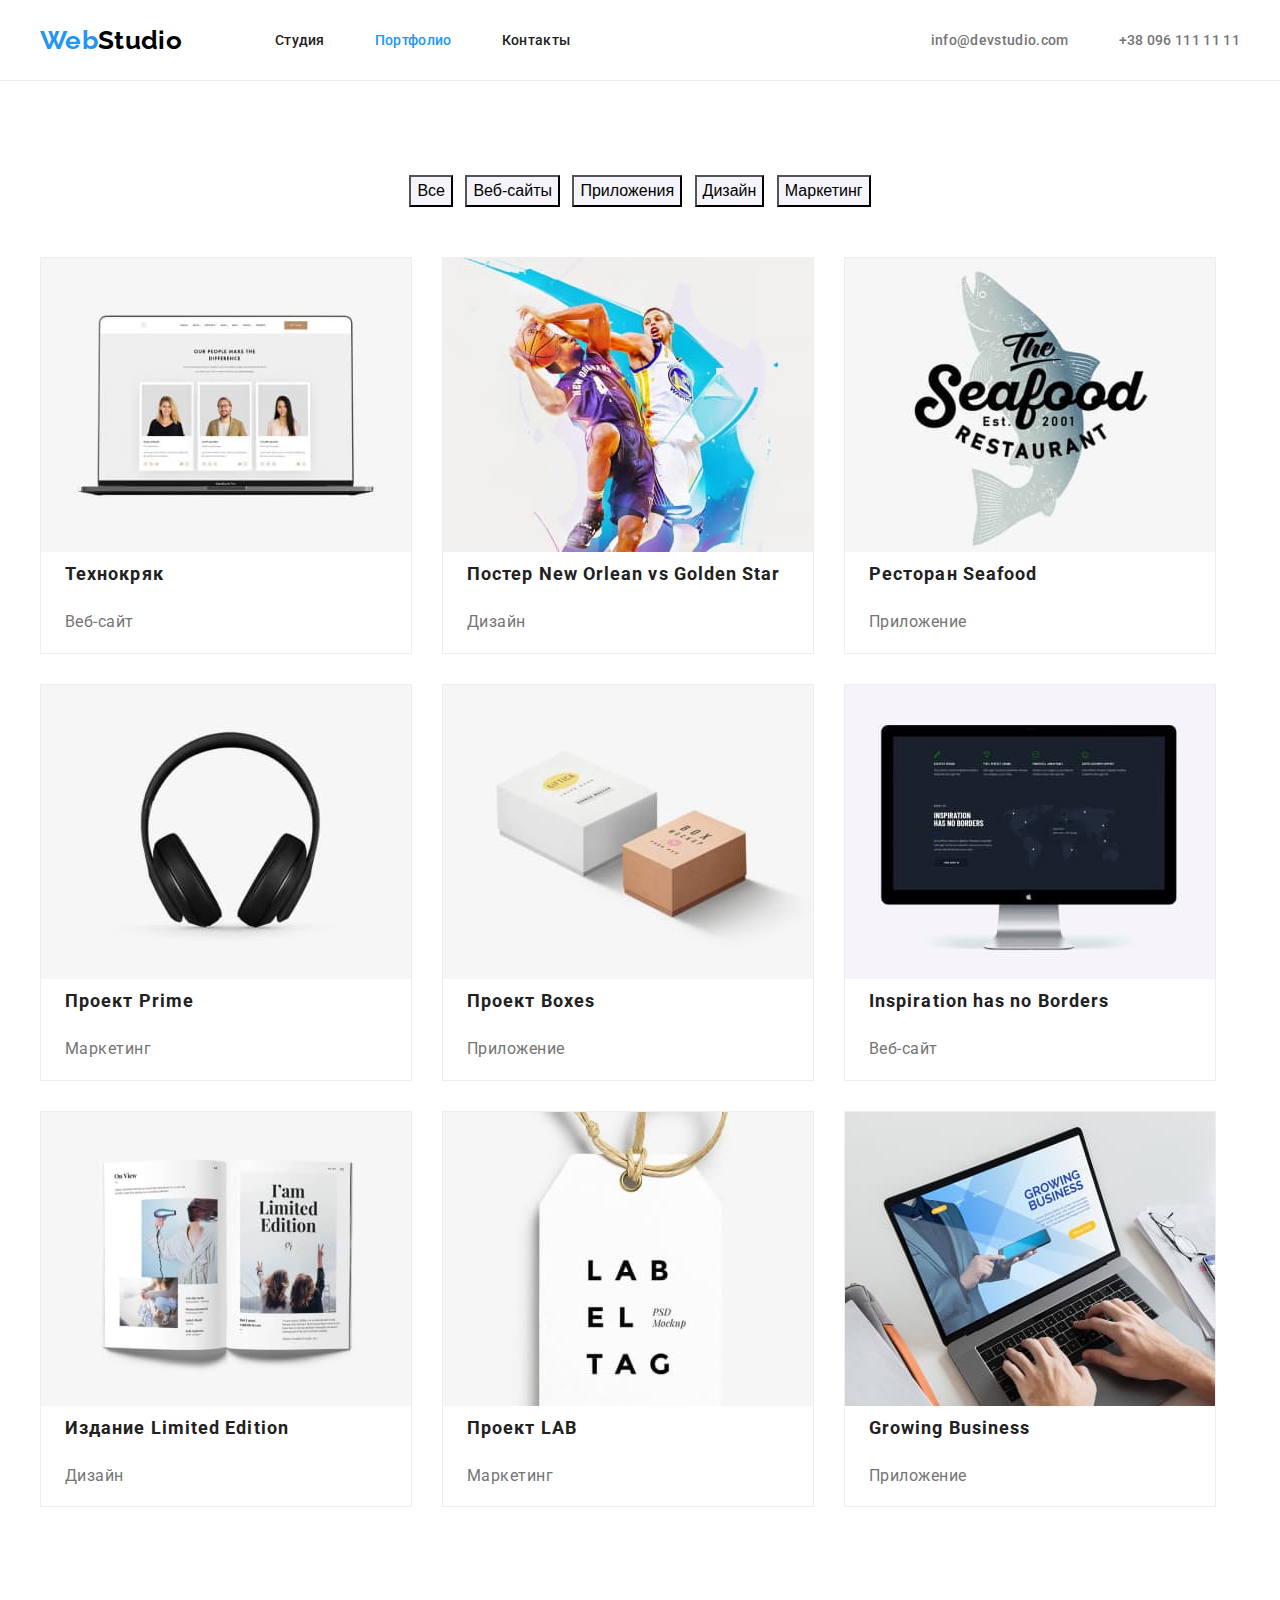
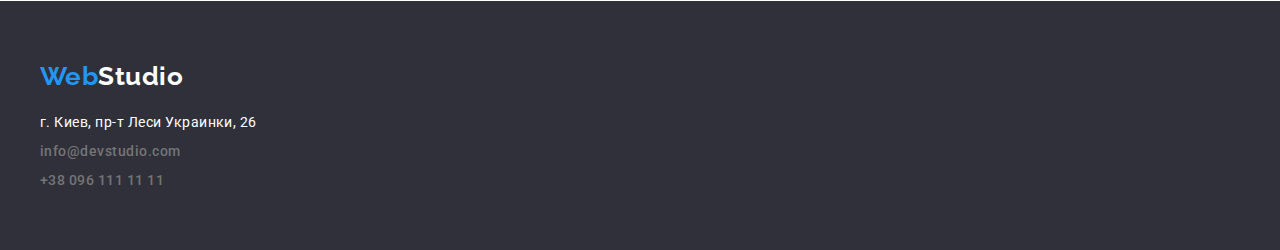
==== portfolio.html @ 2daf3c38 "Last" ====
<!DOCTYPE html>
<html lang="ru">
<head>
    <meta charset="UTF-8">
    <meta http-equiv="X-UA-Compatible" content="IE=edge">
    <meta name="viewport" content="width=device-width, initial-scale=1.0">
    <title>Портфолио</title>
    <link rel="stylesheet" href="./css/style.css">
    <link rel="preconnect" href="https://fonts.gstatic.com"> 
    <link href="https://fonts.googleapis.com/css2?family=Roboto:wght@400;500;700;900&display=swap" rel="stylesheet">
    <link href="https://fonts.googleapis.com/css2?family=Raleway:wght@700&display=swap" rel="stylesheet">
</head>
<body>
    <!--Header content-->
    <header class="header-content">
        <div class="container">
            <a class="icon" href="./index.html"><span class="web">Web</span>Studio</a>
            <nav class="nav">
                <ul class="site-nav list">
                    <li class="heading-link"><a class="link" href="./index.html" target="_self" rel="noopener noreferrer nofollow">Студия</a></li>
                    <li class="heading-link"><a class="link link-current" >Портфолио</a></li>
                    <li class="heading-link"><a class="link" href="">Контакты</a></li>
                </ul>
            </nav>
                <ul class="aut-site list">
                    <li class="heading-link"><a class="link" href="mailto:info@devstudio.com">info@devstudio.com</a></li>
                    <li class="heading-link"><a class="link" href="tel:+380961111111">+38 096 111 11 11</a></li>
                </ul>
        </div>
    </header>
    <!--Main Content list-->
    <main>
        <!--Button navig-->
        <section class="section list">
            <div class="container source">
                <h1 class="visually-hidden">Блок навигации</h1>
                <ul class="source list port-list">
                    <li class="btn"><button class="button-link port-btn" type="button">Все</button></li>
                    <li class="btn"><button class="button-link port-btn" type="button">Веб-сайты</button></li>
                    <li class="btn"><button class="button-link port-btn" type="button">Приложения</button></li>
                    <li class="btn"><button class="button-link port-btn" type="button">Дизайн</button></li>
                    <li class="btn"><button class="button-link port-btn" type="button">Маркетинг</button></li>
                </ul>
            </div>
        <!--Our product-->
            <div class="container">
                <ul class="list port-item">
                    <li class="port-card">
                        <img src="./images/laptop.jpg" alt="Ноутбук" width="370" height="294">
                        <h2  class="port-title">Технокряк</h2>
                        <p class="about-title">Веб-сайт</p>
                    </li>
                    <li class="port-card">
                        <img src="./images/basketball.jpg" alt="Баскетболл" width="370" height="294">
                        <h2 class="port-title">Постер New Orlean vs Golden Star</h2>
                        <p class="about-title">Дизайн</p>
                    </li>
                    <li class="port-card">
                        <img src="./images/seafood.jpg" alt="Ресторан" width="370" height="294">
                        <h2 class="port-title">Ресторан Seafood</h2>
                        <p class="about-title">Приложение</p>
                    </li>
                    <li class="port-card">
                        <img src="./images/handsfree.jpg" alt="Наушники" width="370" height="294">
                        <h2 class="port-title">Проект Prime</h2>
                        <p class="about-title">Маркетинг</p>
                    </li>
                    <li class="port-card">
                        <img src="./images/twobox.jpg" alt="Коробки" width="370" height="294">
                        <h2 class="port-title">Проект Boxes</h2>
                        <p class="about-title">Приложение</p>
                    </li>
                    <li class="port-card">
                        <img src="./images/monoblock.jpg" alt="Моноблок" width="370" height="294">
                        <h2 class="port-title">Inspiration has no Borders</h2>
                        <p class="about-title">Веб-сайт</p>
                    </li>
                    <li class="port-card">
                        <img src="./images/bock.jpg" alt="Книга" width="370" height="294">
                        <h2 class="port-title">Издание Limited Edition</h2>
                        <p class="about-title">Дизайн</p>
                    </li>
                    <li class="port-card">
                        <img src="./images/lable.jpg" alt="Лейбл" width="370" height="294">
                        <h2 class="port-title">Проект LAB</h2>
                        <p class="about-title">Маркетинг</p>
                    </li>
                    <li class="port-card">
                        <img src="./images/macboock.jpg" alt="Ультрабук" width="370" height="294">
                        <h2 class="port-title">Growing Business</h2>
                        <p class="about-title">Приложение</p>
                    </li>
                </ul>
            </div>
        </section>
    </main>
    <!--Footer content-->
    <footer class="footer-content">
        <div class="container">
            <a class="icon footer-icon" href=""><span class="web">Web</span><span class="studio">Studio</span></a>
                <address class="list footer-position">
                    <p class="footer-adress">г. Киев, пр-т Леси Украинки, 26</p>
                    <ul class="aut-site list footer-link">
                        <li class="mail-position">
                            <a class="link" href="mailto:info@devstudio.com">info@devstudio.com</a>
                        </li>
                        <li class="tel">
                            <a class="link" href="tel:+380961111111">+38 096 111 11 11</a>
                        </li>
                    </ul>
                </address>
            </div>
    </footer>
</body>
</html>
---- css/style.css ----
:root{
    --primary-text-color:#000000;
    --second-text-color: #212121;
    --accent-text-color: #2196f3;
    --accent-link-color: #757575;
    --main-text-color: #ffffff;
    --background-color: #2F303A;
    --background-color-section: #ECECEC;
    --background-color-list: #F5F4FA;
}
html{
    box-sizing: border-box;
}
body{
    font-family: 'Roboto', sans-serif;
    color:#ffffff;
    background-color: #ffffff;
    font-style: normal;
    letter-spacing: 0.03em;
    margin: 0 auto;
}
ul{
    padding-inline-start: 0;
}
h1,
h2,
h3,
h4,
h5,
h6,
p {
	margin-top: 0;
}
.container{
    width: 1200px;
    margin-left: auto;
    margin-right: auto;
    padding-left: 15px;
    padding-right: 15px;
}
.title-position{
    margin-bottom: 50px;
}
/* Header content */
.header-content{
    letter-spacing: 0.02em;
    padding-top: 25px;
    padding-bottom: 25px;
    border-bottom: 1px solid #ECECEC;
}
.list{
    list-style: none;
    margin: 0;
}
.icon{
    text-decoration: none;
    color: var(--primary-text-color);
    font-family: 'Raleway', sans-serif;
    font-weight: 700;
    font-size: 26px;
    display: inline-block;
    margin-right: 93px;
}
.header-content .container{
    display: flex;
    align-items: center;
    justify-content: space-between;
}
.nav{
    display: inline-flex;
    padding-left: 0;
    margin-right: auto;
}
.site-nav{
    display: inline-flex;
    padding-left: 0;
    margin: 0;
}
.aut-site{
    display: flex;
}
.heading-link:not(:last-child){
    margin-right: 50px;
}
.site-nav .link{
    font-weight: 500;
    font-size: 14px;
    line-height: 1.33;
    color: var(--second-text-color);
    text-decoration: none;
}
.site-nav .link:hover,
.site-nav .link:focus{
    color: var(--accent-text-color);
}
.site-nav .link-current,.web{
    color:var(--accent-text-color);
}
.aut-site .link{
    color: var(--accent-link-color);
    font-weight: 500;
    font-size: 14px;
    line-height: 1.33;
    text-decoration: none;
}
.aut-site .link:hover,
.aut-site .link:focus{
    color: var(--accent-text-color);
}
/* Main content */
.visually-hidden {
    position: absolute;
    width: 1px;
    height: 1px;
    margin: -1px;
    border: 0;
    padding: 0;
    
    white-space: nowrap;
    clip-path: inset(100%);
    clip: rect(0 0 0 0);
    overflow: hidden;
  }
  /* Main Hero */
.content-hero{
    padding-top: 200px;
    padding-bottom: 200px;
  }
.hero {
    background-color: var(--background-color);
    text-align: center;
}
.title{
    color: var(--main-text-color);
    font-weight: 900;
    font-size: 44px;
    line-height: 1.36;
    text-transform: uppercase;
    letter-spacing: 0.06em;
    margin-bottom: 30px;
    margin-bottom: 30px;
}
.button{
    color: var(--main-text-color);
    background-color: var(--accent-text-color);
    cursor: pointer;
}
/* Our advange */
.title-advange{
    color: var(--second-text-color);
    font-weight: 700;
    font-size: 14px;
    line-height: 1.33;
    text-transform: uppercase;
}
.text-title{
    font-weight: 400;
    font-size: 14px;
    line-height: 1.71;
    color: var(--accent-link-color);
    margin-bottom: 0px;
}
.section{
    padding-top: 94px;
    padding-bottom: 94px;
}
.section-position{
    padding-bottom: 0px;
}
.menu-adv{
    flex-basis: calc((100% - 4 * 30px)/4);
    margin-left: 30px;
    margin-top: 30px;
    text-align: left;
}
/* What are we doing */
.card-set{
    display: flex;
    flex-wrap: wrap;
    margin-left: -30px;
    margin-top: -30px;
}
.menu-item{
    flex-basis: calc((100% - 3 * 30px) / 3);
    text-align: center;
    margin-left: 30px;
    margin-top: 30px;
}
.section-title{
    font-weight: 700;
    font-size: 36px;
    line-height: 1.16;
    color:var(--second-text-color);
    text-align: center;
}
.title-name{
    font-weight: 500;
    font-size: 16px;
    line-height: 1.18;
    color:var(--second-text-color);
    margin-top: 30px;
    margin-bottom: 10px;
}
.second-name{
    font-size: 16px;
    line-height: 1.18;
    color: var(--accent-link-color);
    margin-bottom: 30px;
}
/* Our Team */
.section-team{
    background-color: var(--background-color-list);
}
.menu-team{
    flex-basis: calc((100% - 4 * 30px)/4);
    text-align: center;
    margin-left: 30px;
    margin-top: 30px;
    background: #FFFFFF;
    box-shadow: 0px 1px 3px rgba(0, 0, 0, 0.12), 0px 1px 1px rgba(0, 0, 0, 0.14), 0px 2px 1px rgba(0, 0, 0, 0.2);
    border-radius: 0px 0px 4px 4px;
}
/* Footer content */
.footer-icon{
    margin-top: 60px;
    margin-bottom: 20px;
    margin-right: 0px;
}
.studio{
    color:var(--main-text-color);
}
.footer-content{
    background-color: var(--background-color);
}
.footer-adress{
    font-size: 14px;
    line-height: 1.71;
    color:var(--main-text-color);
    font-style: normal;
    margin-bottom: 0px;
}
.mail-position{
    padding-top: 6px;
    margin-bottom: 9px;
}
.link{
    font-style: normal;
}
.footer-position{
    display: block;
    max-width: 250px;
}
.footer-link{
    display: block;
}
.tel{
    padding-bottom: 60px;
}
/* Portfolio page */
.port-title{
    font-weight: 700;
    font-size: 18px;
    line-height: 2;
    color:var(--second-text-color);
    letter-spacing: 0.06em;
    padding-left: 24px;
}
.about-title{
    font-size: 16px;
    line-height: 1.87;
    color: var(--accent-link-color);
    padding-left: 24px;
}
.port-item{
    display: flex;
    flex-wrap: wrap;
    margin-left: -30px;
    margin-top: -30px;
}
.port-card{
    flex-basis: calc((100% - 9 * 30px)/9);
    margin-left: 30px;
    margin-top: 30px;
    text-align: left;
    background: #FFFFFF;
    border: 1px solid #EEEEEE;
    box-sizing: border-box;
}
/* Portfolio navigation */
.button-link{
    background-color: var(--background-color-list);
    color: var(--primary-text-color);
    cursor: pointer;
    font-weight: 500;
    font-size: 16px;
    line-height: 1.62;
}
.button-link:hover,
.button-link:focus{
    background-color: var(--accent-text-color);
    color: var(--background-color-list);
}
.source{
    text-align: center;
}
.port-list{
    margin-bottom: 50px;
}
.btn{
    display: inline-block;
}
.btn:not(:last-child){
    margin-right: 8px;
}
.port-btn{
    margin: 0;
}
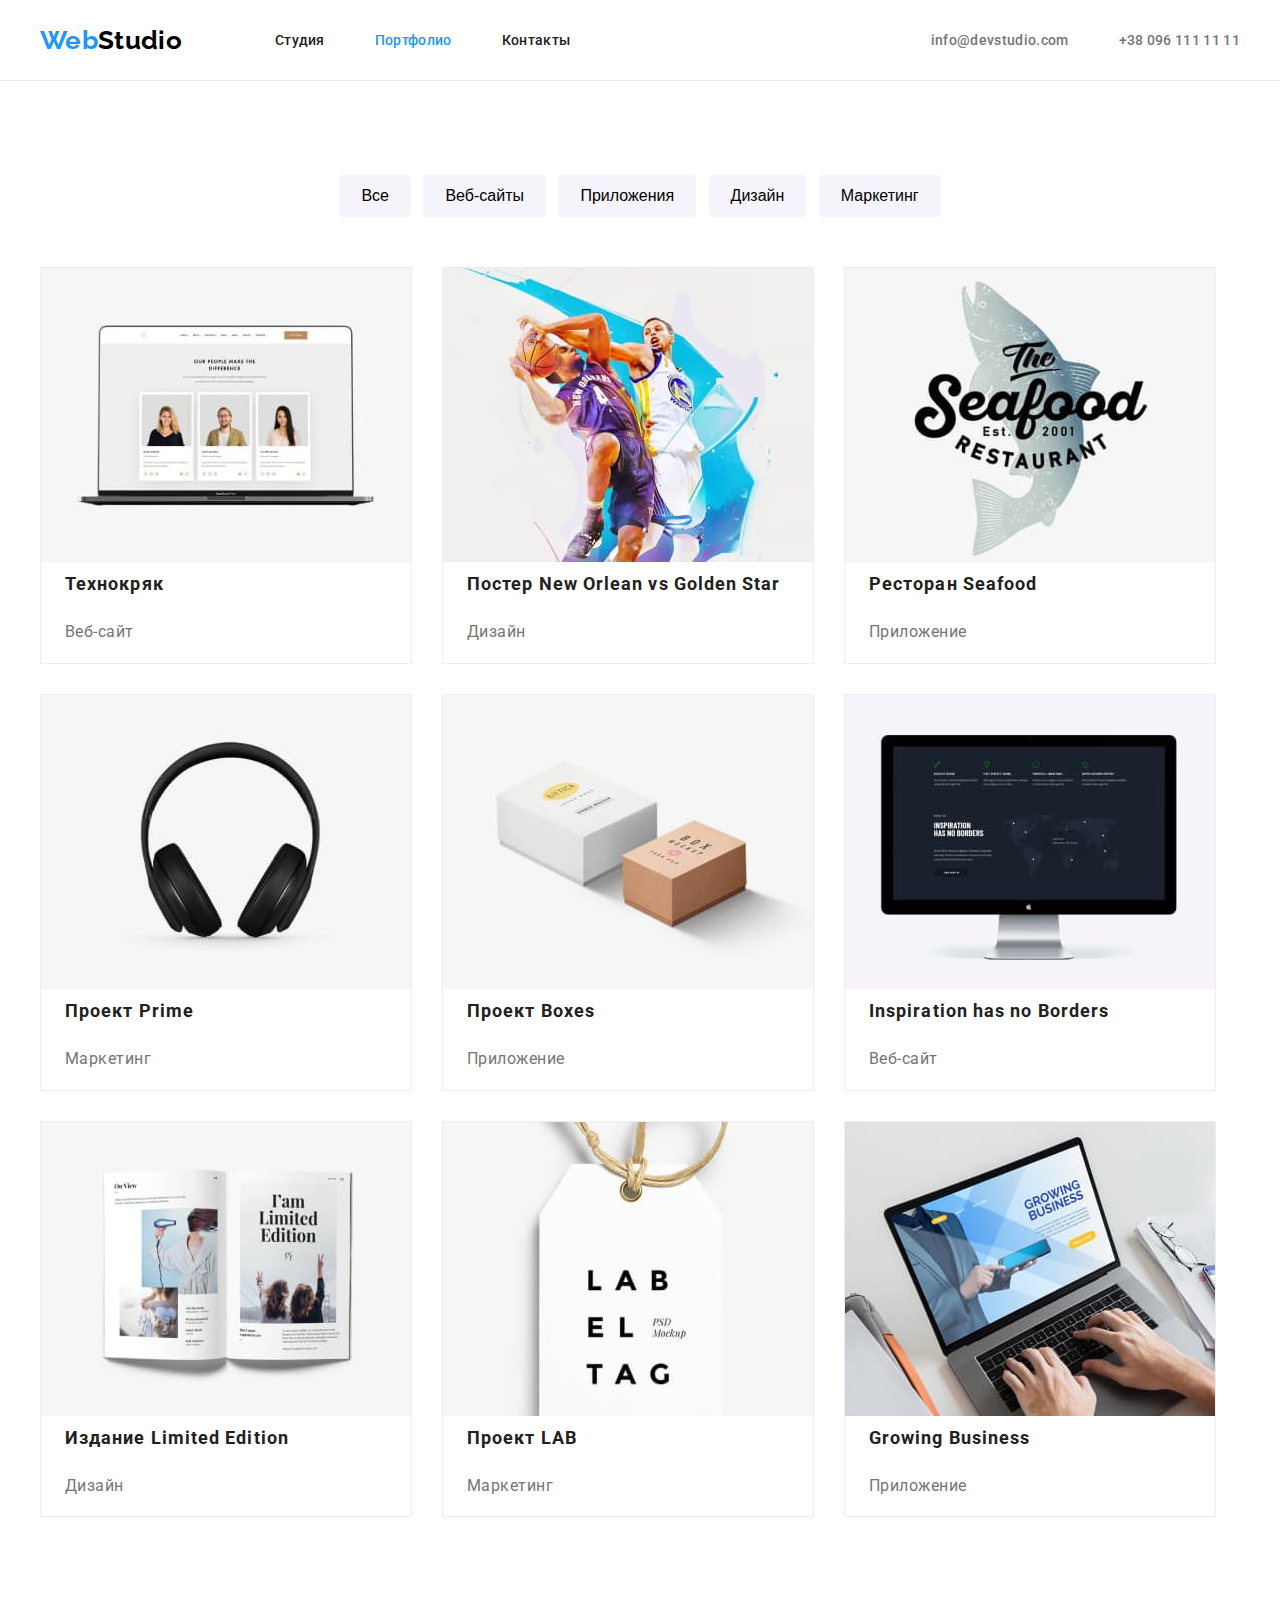
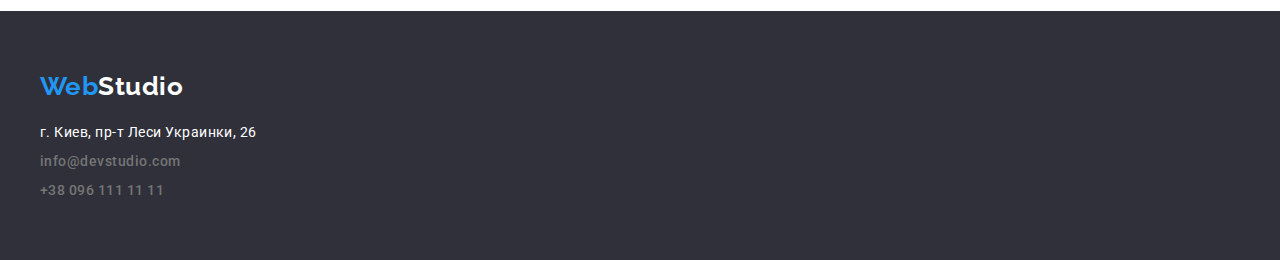
==== commit 3662b87d: "last report" ====
--- a/portfolio.html
+++ b/portfolio.html
@@ -7,8 +7,8 @@
     <title>Портфолио</title>
     <link rel="stylesheet" href="./css/style.css">
     <link rel="preconnect" href="https://fonts.gstatic.com"> 
-    <link href="https://fonts.googleapis.com/css2?family=Roboto:wght@400;500;700;900&display=swap" rel="stylesheet">
-    <link href="https://fonts.googleapis.com/css2?family=Raleway:wght@700&display=swap" rel="stylesheet">
+    <link rel="preconnect" href="https://fonts.gstatic.com">   
+    <link href="https://fonts.googleapis.com/css2?family=Raleway:wght@700&family=Roboto:wght@400;500;700;900&display=swap" rel="stylesheet">
 </head>
 <body>
     <!--Header content-->
@@ -32,7 +32,7 @@
     <main>
         <!--Button navig-->
         <section class="section list">
-            <div class="container source">
+            <div class="container">
                 <h1 class="visually-hidden">Блок навигации</h1>
                 <ul class="source list port-list">
                     <li class="btn"><button class="button-link port-btn" type="button">Все</button></li>
@@ -41,9 +41,7 @@
                     <li class="btn"><button class="button-link port-btn" type="button">Дизайн</button></li>
                     <li class="btn"><button class="button-link port-btn" type="button">Маркетинг</button></li>
                 </ul>
-            </div>
         <!--Our product-->
-            <div class="container">
                 <ul class="list port-item">
                     <li class="port-card">
                         <img src="./images/laptop.jpg" alt="Ноутбук" width="370" height="294">
--- a/css/style.css
+++ b/css/style.css
@@ -122,13 +122,11 @@
     overflow: hidden;
   }
   /* Main Hero */
-.content-hero{
+.hero {
+    background-color: var(--background-color);
+    text-align: center;
     padding-top: 200px;
     padding-bottom: 200px;
-  }
-.hero {
-    background-color: var(--background-color);
-    text-align: center;
 }
 .title{
     color: var(--main-text-color);
@@ -144,6 +142,12 @@
     color: var(--main-text-color);
     background-color: var(--accent-text-color);
     cursor: pointer;
+    box-shadow: 0px 4px 4px rgba(0, 0, 0, 0.15);
+    border-radius: 4px;
+    width: 200px;
+    height: 50px;
+    font-weight: 700;
+    border-width: 0;
 }
 /* Our advange */
 .title-advange{
@@ -164,9 +168,6 @@
     padding-top: 94px;
     padding-bottom: 94px;
 }
-.section-position{
-    padding-bottom: 0px;
-}
 .menu-adv{
     flex-basis: calc((100% - 4 * 30px)/4);
     margin-left: 30px;
@@ -174,6 +175,9 @@
     text-align: left;
 }
 /* What are we doing */
+.section-position{
+    padding-top: 0px;
+}
 .card-set{
     display: flex;
     flex-wrap: wrap;
@@ -222,7 +226,6 @@
 }
 /* Footer content */
 .footer-icon{
-    margin-top: 60px;
     margin-bottom: 20px;
     margin-right: 0px;
 }
@@ -231,16 +234,17 @@
 }
 .footer-content{
     background-color: var(--background-color);
+    padding-bottom: 60px;
+    padding-top: 60px;
 }
 .footer-adress{
     font-size: 14px;
     line-height: 1.71;
     color:var(--main-text-color);
     font-style: normal;
-    margin-bottom: 0px;
+    margin-bottom: 6px;
 }
 .mail-position{
-    padding-top: 6px;
     margin-bottom: 9px;
 }
 .link{
@@ -252,9 +256,6 @@
 }
 .footer-link{
     display: block;
-}
-.tel{
-    padding-bottom: 60px;
 }
 /* Portfolio page */
 .port-title{
@@ -294,6 +295,9 @@
     font-weight: 500;
     font-size: 16px;
     line-height: 1.62;
+    padding: 8px 22px 8px 22px;
+    border-radius: 4px;
+    border-width: 0
 }
 .button-link:hover,
 .button-link:focus{
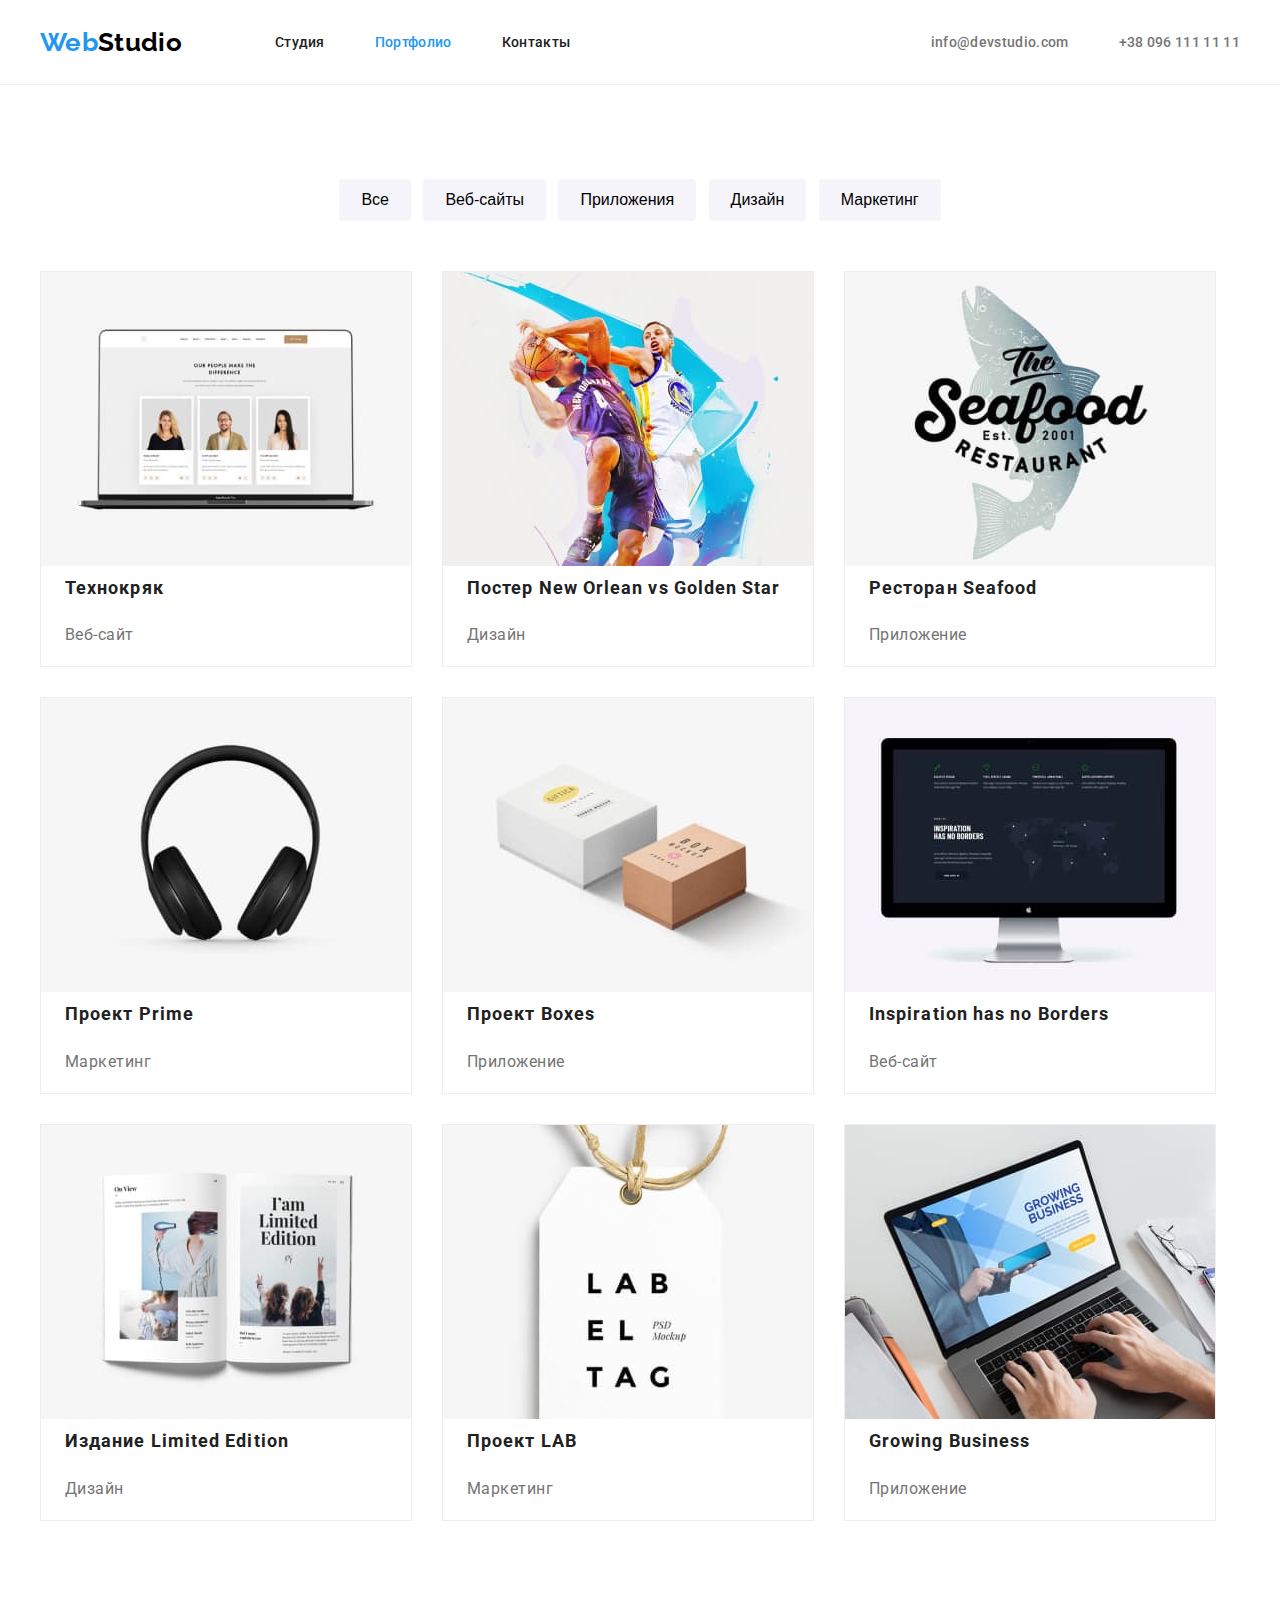
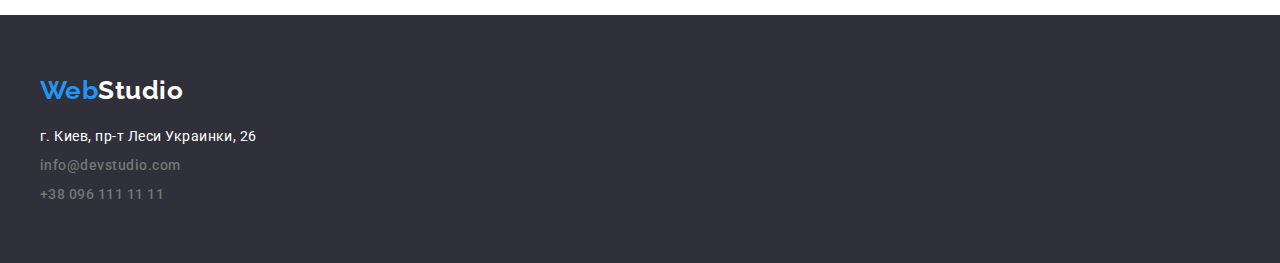
==== commit 139426f8: "last report" ====
--- a/portfolio.html
+++ b/portfolio.html
@@ -45,48 +45,66 @@
                 <ul class="list port-item">
                     <li class="port-card">
                         <img src="./images/laptop.jpg" alt="Ноутбук" width="370" height="294">
-                        <h2  class="port-title">Технокряк</h2>
-                        <p class="about-title">Веб-сайт</p>
+                        <div>
+                            <h2 class="port-title">Технокряк</h2>
+                            <p class="about-title">Веб-сайт</p>
+                        </div>
                     </li>
                     <li class="port-card">
                         <img src="./images/basketball.jpg" alt="Баскетболл" width="370" height="294">
-                        <h2 class="port-title">Постер New Orlean vs Golden Star</h2>
-                        <p class="about-title">Дизайн</p>
+                        <div>
+                            <h2 class="port-title">Постер New Orlean vs Golden Star</h2>
+                            <p class="about-title">Дизайн</p>
+                        </div>
                     </li>
                     <li class="port-card">
                         <img src="./images/seafood.jpg" alt="Ресторан" width="370" height="294">
-                        <h2 class="port-title">Ресторан Seafood</h2>
-                        <p class="about-title">Приложение</p>
+                        <div>
+                            <h2 class="port-title">Ресторан Seafood</h2>
+                            <p class="about-title">Приложение</p>
+                        </div>
                     </li>
                     <li class="port-card">
                         <img src="./images/handsfree.jpg" alt="Наушники" width="370" height="294">
-                        <h2 class="port-title">Проект Prime</h2>
-                        <p class="about-title">Маркетинг</p>
+                        <div>
+                            <h2 class="port-title">Проект Prime</h2>
+                            <p class="about-title">Маркетинг</p>
+                        </div>
                     </li>
                     <li class="port-card">
                         <img src="./images/twobox.jpg" alt="Коробки" width="370" height="294">
-                        <h2 class="port-title">Проект Boxes</h2>
-                        <p class="about-title">Приложение</p>
+                        <div>
+                            <h2 class="port-title">Проект Boxes</h2>
+                            <p class="about-title">Приложение</p>
+                        </div>
                     </li>
                     <li class="port-card">
                         <img src="./images/monoblock.jpg" alt="Моноблок" width="370" height="294">
-                        <h2 class="port-title">Inspiration has no Borders</h2>
-                        <p class="about-title">Веб-сайт</p>
+                        <div>
+                            <h2 class="port-title">Inspiration has no Borders</h2>
+                            <p class="about-title">Веб-сайт</p>
+                        </div>
                     </li>
                     <li class="port-card">
                         <img src="./images/bock.jpg" alt="Книга" width="370" height="294">
-                        <h2 class="port-title">Издание Limited Edition</h2>
-                        <p class="about-title">Дизайн</p>
+                        <div>
+                            <h2 class="port-title">Издание Limited Edition</h2>
+                            <p class="about-title">Дизайн</p>
+                        </div>
                     </li>
                     <li class="port-card">
                         <img src="./images/lable.jpg" alt="Лейбл" width="370" height="294">
-                        <h2 class="port-title">Проект LAB</h2>
-                        <p class="about-title">Маркетинг</p>
+                        <div>
+                            <h2 class="port-title">Проект LAB</h2>
+                            <p class="about-title">Маркетинг</p>
+                        </div>
                     </li>
                     <li class="port-card">
                         <img src="./images/macboock.jpg" alt="Ультрабук" width="370" height="294">
-                        <h2 class="port-title">Growing Business</h2>
-                        <p class="about-title">Приложение</p>
+                        <div>
+                            <h2 class="port-title">Growing Business</h2>
+                            <p class="about-title">Приложение</p>
+                        </div>
                     </li>
                 </ul>
             </div>
--- a/css/style.css
+++ b/css/style.css
@@ -44,8 +44,6 @@
 /* Header content */
 .header-content{
     letter-spacing: 0.02em;
-    padding-top: 25px;
-    padding-bottom: 25px;
     border-bottom: 1px solid #ECECEC;
 }
 .list{
@@ -78,6 +76,10 @@
 }
 .aut-site{
     display: flex;
+}
+.heading-link{
+    padding-top: 32px;
+    padding-bottom: 32px;
 }
 .heading-link:not(:last-child){
     margin-right: 50px;
